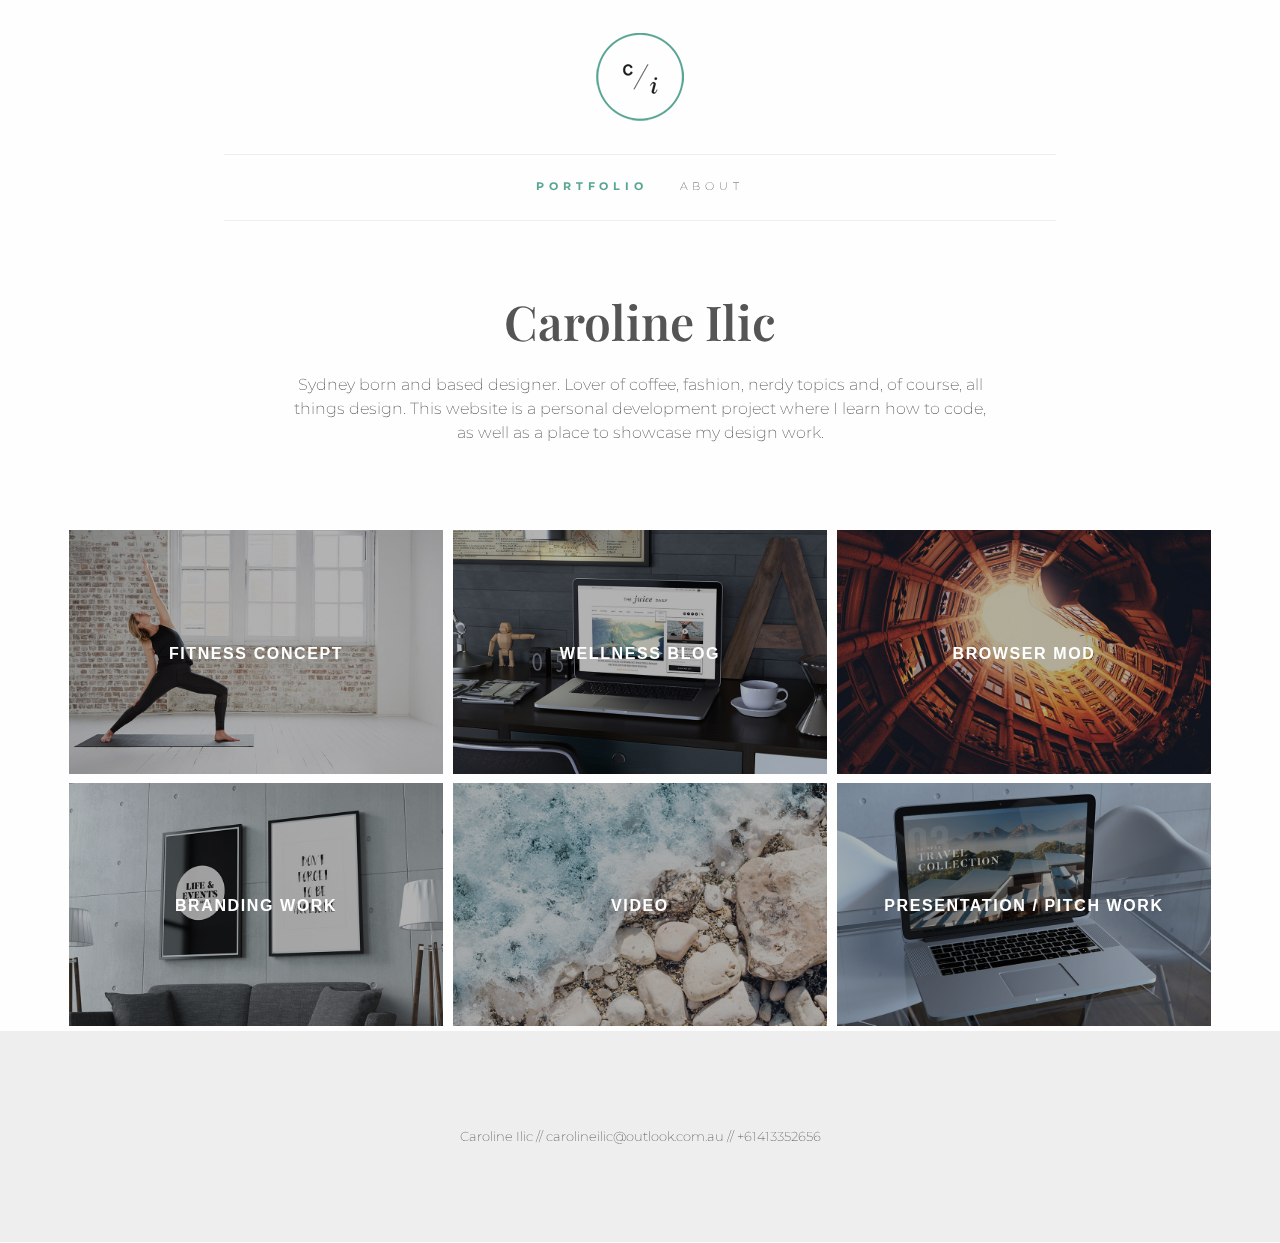
==== index.html @ 8b131605 "Add files via upload" ====
<!DOCTYPE html>
<!--[if IE 9]>
<html class="lt-ie10" lang="en" >
<![endif]-->
<html class="no-js" lang="en" dir="ltr">
<head>
<link rel="shortcut icon" href="http://carolineilic.github.io/favicon.ico" type="image/x-icon" />
<meta charset="utf-8">
<meta http-equiv="x-ua-compatible" content="ie=edge">
<link data-fontset-id="ce-fontset" href='https://fonts.googleapis.com/css?family=Playfair+Display:400,400italic,700,700italic,900,900italic|Montserrat:400,700' rel='stylesheet' type='text/css'>
<meta name="viewport" content="width=device-width, initial-scale=1.0">
<title>I, Caroline</title>
<link rel="stylesheet" href="css/foundation.css">
<link rel="stylesheet" href="css/app.css">
</head>

<body>

<!-- the caroline mobile nav  -->
<div class="off-canvas-wrapper">
  <div class="off-canvas-wrapper-inner" data-off-canvas-wrapper>
    <div class="off-canvas position-left" id="offCanvas" data-off-canvas>
      <div>
        <div class="row">
          <div class="logo-column-mobile"> <img src="images/logoci.png" width="70px"> </div>
        </div>
        <ul class="menu-mobile vertical">
          <li class="active"><a href="https://carolineilic.github.io">PORTFOLIO</a></li>
          <li><a href="https://carolineilic.github.io/about">ABOUT</a></li>
        </ul>
      </div>
    </div>
    <div class="off-canvas-content" data-off-canvas-content>
      <div> 
        
        <!-- the caroline header -->
        <div class="logo-column"> <img src="images/logoci.png"> </div>
        
        <!-- the caroline nav  -->
        <div class="menu-centered wrap hide-for-small-only">
          <ul class="menu">
            <li class="active"><a href="https://carolineilic.github.io">PORTFOLIO</a></li>
            <li><a href="https://carolineilic.github.io/about">ABOUT</a></li>
          </ul>
        </div>
        <div>
        <div class="mobile-button wrap hide-for-medium hide-for-large">
          <button class="menu-icon" type="button" data-toggle="offCanvas"></button>
        </div>
        </div>
        
        <!-- the caroline intro -->
        <div class="callout-caroline">Caroline Ilic</div>
        <div class="callout-intro text-center wrap"> Sydney born and based designer. Lover of coffee, fashion, nerdy topics and, of course, all things design.
          This website is a personal development project where I learn how to code, as well as a place to showcase my design work. </div>
        
        <!-- the caroline portfolio grid -->
        <section class="wrap-grid">
          <div class="row small-up-1 medium-up-2 large-up-3">
             <div class="column">
              <div class="image-wrapper overlay-fade-in-new-background"><img src="./images/fitness-thumbsmall.jpg" />
                <div class="image-overlay-content">
                  <h2>FITNESS CONCEPT</h2>
                </div>
                <div class="image-overlay-content-button">
                  <a href="https://carolineilic.github.io/fitness-concept" class="button">VIEW</a>
                </div>
              </div>
            </div>
            <div class="column">
              <div class="image-wrapper overlay-fade-in-new-background"> <img src="./images/tjd-thumbsmall.jpg" />
                <div class="image-overlay-content">
                  <h2>WELLNESS BLOG</h2>
                </div>
                <div class="image-overlay-content-button">
                  <a href="https://carolineilic.github.io/wellness-blog" class="button">VIEW</a>
                </div>
              </div>
            </div>
            <div class="column">
              <div class="image-wrapper overlay-fade-in-new-background"> <img src="./images/tabulous-thumbsmall.jpg" />
                <div class="image-overlay-content">
                  <h2>BROWSER MOD</h2>
                </div>
                <div class="image-overlay-content-button">
                  <a href="https://carolineilic.github.io/browser-mod" class="button">VIEW</a>
                </div>
              </div>
            </div>
            <div class="column">
              <div class="image-wrapper overlay-fade-in-new-background"> <img src="./images/branding-thumbsmall.jpg" />
                <div class="image-overlay-content">
                  <h2>BRANDING WORK</h2>
                </div>
                 <div class="image-overlay-content-button">
                  <a href="https://carolineilic.github.io/branding" class="button">VIEW</a>
                </div>
              </div>
            </div>
            <div class="column">
              <div class="image-wrapper overlay-fade-in-new-background"> <img src="./images/wellness-thumbsmall.jpg" />
                <div class="image-overlay-content">
                  <h2>VIDEO</h2>
                </div>
                 <div class="image-overlay-content-button">
                  <a href="https://carolineilic.github.io/video" class="button">VIEW</a>
                </div>
              </div>
            </div>
            <div class="column">
              <div class="image-wrapper overlay-fade-in-new-background"> <img src="./images/presentation-thumbsmall.jpg" />
                <div class="image-overlay-content">
                  <h2>PRESENTATION / PITCH WORK</h2>
                </div>
                <div class="image-overlay-content-button">
                  <a href="https://carolineilic.github.io/presentation" class="button">VIEW</a>
                </div>
              </div>
            </div>
          </div>
        </section>
        
        <!-- the caroline footer -->
        <footer class="footer">
          <div class="wrap"> Caroline Ilic // <a href="mailto:carolineilic@outlook.com.au">carolineilic@outlook.com.au</a> // +61413352656 </div>
        </footer>
      </div>
    </div>
  </div>
</div>
<script src="js/vendor/jquery.js"></script> 
<script src="js/vendor/what-input.js"></script> 
<script src="js/vendor/foundation.js"></script> 
<script src="js/app.js"></script>
<script>
  (function(i,s,o,g,r,a,m){i['GoogleAnalyticsObject']=r;i[r]=i[r]||function(){
  (i[r].q=i[r].q||[]).push(arguments)},i[r].l=1*new Date();a=s.createElement(o),
  m=s.getElementsByTagName(o)[0];a.async=1;a.src=g;m.parentNode.insertBefore(a,m)
  })(window,document,'script','https://www.google-analytics.com/analytics.js','ga');

  ga('create', 'UA-87059182-1', 'auto');
  ga('send', 'pageview');

</script>
</body>
</html>
---- css/app.css ----
.menu {
	margin: 0;
	list-style-type: none;
	letter-spacing: 0.3rem;
	font-size: 0.7rem;
	padding-top: 1rem;
	padding-bottom: 0.7rem;
	color: #555555; }
	
.menu-mobile {
	margin: 0;
	list-style-type: none;
	letter-spacing: 0.3rem;
	font-size: 0.7rem;
	line-height: 3rem;
	padding: 2rem 2rem 2rem 2rem; }
	
.menu-mobile .active > a {
	color: #58a594;
	font-weight: 700;
	background: none; }
	
.menu-centered {
  text-align: center;
  border-top: solid 0.1rem #eeeeee;
  border-bottom: solid 0.1rem #eeeeee; }
  .menu-centered > .menu {
    display: inline-block; }
	
.wrap {
	width: 90%;
	max-width:52rem;
	margin: 0 auto; }
	
.wrap-grid {
	width: 90%;
	margin: 0 auto; }	
	
@media screen and (max-width: 39.9375em) {
.wrap-grid {
	width: 90%;
	padding-top: 1rem; }}
	
.menu .active > a {
	color: #58a594;
	font-weight: 700;
	background: none; }

.menu > li {
	display: table-cell;
	vertical-align: middle; }
[data-whatinput='mouse'] .menu > li {
	outline: 0; }
.menu > li > a {
	display: block;
	padding: 0.625rem 1rem;
	line-height: 1;
	text-align:center; }
	
.callout-intro {
	color: #555555;
	padding: 0 4rem 5rem 4rem; }
	.callout-intro a {
	text-decoration: underline;
	color: #58a594; }

@media screen and (max-width: 39.9375em) {
.callout-intro {
	padding: 0 1rem 0rem 1rem;
	font-size:0.8rem; }}
	
.callout-intro-mobile {
	color: #555555;
	padding: 0 4rem 2rem 4rem; }
	.callout-intro a {
	text-decoration: underline;
	color: #58a594; }
@media screen and (max-width: 39.9375em) {
.callout-intro-mobile {
	padding: 0 1rem 0rem 1rem;
	font-size:0.8rem; }}


.callout-caroline {
	margin: 0 0 1rem 0;
	padding: 4rem 2rem 0 2rem;
	border-radius: 0;
	position: relative;
	color: #555555;
	text-align: center;
	font-size: 3rem;
	font-weight: 600;
	display:inline-block;
	font-family: 'Playfair Display', serif; }

@media screen and (max-width: 39.9375em) {
.callout-caroline {
	font-size: 2rem;
	padding: 1rem 1rem 0 1rem; }}

.logo-column {
	width: 100%;
	text-align: center;
	padding: 2rem 0.625rem 2rem 0.625rem; }
	
@media screen and (max-width: 39.9375em) {
.logo-column img {
	max-width: 70px;
	text-align: center;
	padding: 0; }}

.logo-column-mobile {
	text-align: left;
	padding-left: 2rem;
	padding-top: 2rem;
	padding-bottom: 0; }

a {
	color: #555555;
	text-decoration: none;
	line-height: inherit;
	cursor: pointer;
	cursor: hand; }
a:hover, a:focus {
	color: #58a594; }
a img {
	border: 0; }

.project-info {
	padding: 0 2rem 2rem 2rem;
	font-size: 0.8rem;
	color:#aaaaaa;
	text-align:center; }
@media screen and (max-width: 39.9375em) {
.project-info {
	padding: 1rem 2rem 2rem 2rem; } }
	
.project-text {
	max-width: 52rem;
	margin:0 auto;
	padding: 5rem 5rem 5rem 5rem;
	color:#555555;	text-align:center; }
@media screen and (max-width: 39.9375em) {
.project-text {
	font-size: 0.8rem;
	padding: 1.5rem 1.5rem 1.5rem 1.5rem; }}

.footer {
	padding: 6rem 6rem 6rem 6rem;
	font-size: 0.8rem;
	color:#555555;
	text-align:center;
	background:#eeeeee; }

@media screen and (max-width: 39.9375em) {
.footer {
	padding: 2rem 2rem 2rem 2rem;
	text-align:center; }}
	
.cover-image {
  height: 30rem;
  background-image:url(../images/fitness-thumbsmall.jpg);
  background-position: center;
  background-size: cover; }
@media (-webkit-min-device-pixel-ratio:1.5), (min-resolution: 1.5dppx) {
    .cover-image {
        background-image:url(../images/fitness-thumbsmall.jpg) }}
		
.js-off-canvas-exit {
  display: none;
  position: absolute;
  top: 0;
  left: 0;
  width: 100%;
  height: 100%;
  background: rgba(0, 0, 0, 0.5);
  cursor: pointer;
  transition: background 0.5s ease; }
  
.title-bar {
  background: #ffffff;
  color: #555555;
  padding: 1.5rem; }
  
 .menu-icon {
  position: relative;
  display: inline-block;
  vertical-align: middle;
  cursor: pointer;
  width: 30px;
  height: 25px; }
  .menu-icon::after {
    content: '';
    position: absolute;
    display: block;
    width: 100%;
    height: 3px;
    background: #555555;
    top: 0;
    left: 0;
    box-shadow: 0 11px 0 #555555, 0 22px 0 #555555; }
  .menu-icon:hover::after {
    background: #58a594;
    box-shadow: 0 11px 0 #58a594, 0 22px 0 #58a594; }

.off-canvas.position-left {
    left: -250px;
    top: 0;
    width: 250px;
	height: 100%;
	background-color: #ffffff }
	
* {
	outline: none }
	
.off-canvas-content {
  min-height: 100%;
  background: #fefefe;
  transition: -webkit-transform 0.5s ease;
  transition: transform 0.5s ease;
  -webkit-backface-visibility: hidden;
          backface-visibility: hidden;
  z-index: 1;
  padding-bottom: 0.1px;
  box-shadow: none;
  box-shadow: 0 0 10px rgba(10, 10, 10, 0.5);
  text-align:center; }
  
.mobile-button { 
	padding: 1rem 1rem 1rem 1rem;
	text-align: center;
	border-top: solid 0.1rem #eeeeee;
  	border-bottom: solid 0.1rem #eeeeee; }
 
 .column {
    padding-top:0.3rem;
	padding-bottom:0.3rem;
	padding-left:0.3rem;
	padding-right:0.3rem; }
@media screen and (min-width: 40em) {
    .column, .columns {
      padding-top: 0.3rem;
      padding-bottom: 0.3rem; }}
 
.hero { 
	width: 100%;
	height: 100%;
	padding: 0;
	margin-top: 2rem; }
	
@media (-webkit-min-device-pixel-ratio:1.5), (min-resolution: 1.5dppx) {
.hero{
	margin-top: 1rem; }}
	
.hero-option { 
	width: 100%;
	height: 100%;
	padding: 0; }
	
body {
  padding: 0;
  margin: 0;
  font-family: 'Montserrat', Helvetica, Arial, sans-serif;
  font-weight: 200;
  line-height: 1.5;
  color: #0a0a0a;
  background: #fefefe;
  -webkit-font-smoothing: antialiased;
  -moz-osx-font-smoothing: grayscale; }
	
.image-wrapper {
  width: 100%;
  height: 100%;
  overflow: hidden;
  position: relative;
  text-align: center; }

.image-overlay-content {
  width: 100%;
  height: 100%;
  position: absolute;
  top: 0;
  left: 0; }
  
  .image-overlay-content-button {
  width: 100%;
  height: 100%;
  position: absolute;
  top: 0;
  left: 0; }

.overlay-fade-in-new-background .button {
  display: inline-block;
  text-decoration: none;
  padding: 10px 17px;
  font-weight: 600;
  background-color: #222;
  font-size:0.6rem;
  margin-top:0.6rem;
  letter-spacing:0.15rem;
  color: #fff;
  text-transform: uppercase;
  border-radius: 2px;
  position: relative;
  opacity: 0;
  margin-top: 41%;
  transition: all 0.2s ease-in-out; }
  .overlay-fade-in-new-background .button:hover {
    background-color: #58a594; }
	.overlay-fade-in-new-background a:hover {
	colour: #ffffff; }
	
.overlay-fade-in-new-background p {
  font-size: 28px; }

.overlay-fade-in-new-background .image-overlay-content {
  opacity: 1;
  background-color: rgba(0, 0, 0, 0.3);
  transition: all 0.4s ease-in-out; }
  
  .overlay-fade-in-new-background .image-overlay-content-button {
  opacity: 0;
  transition: all 0.4s ease-in-out; }

.overlay-fade-in-new-background h2 {
	color: #ffffff;
	letter-spacing: 0.1rem;
	font-size: 1rem;
	font-weight:700;
	margin-top: 30%;
	opacity: 1; }

.overlay-fade-in-new-background p {
  opacity: 0;
  transition: all 0.2s linear; }

.overlay-fade-in-new-background img {
  transition: all 0.2s ease-in-out; }

.overlay-fade-in-new-background:hover img {
  filter: url("data:image/svg+xml;utf8,<svg xmlns='http://www.w3.org/2000/svg'><filter id='grayscale'><feColorMatrix type='matrix' values='0.3333 0.3333 0.3333 0 0 0.3333 0.3333 0.3333 0 0 0.3333 0.3333 0.3333 0 0 0 0 0 1 0'/></filter></svg>#grayscale");
  transform: scale(1.1); }
.overlay-fade-in-new-background:hover .image-overlay-content {
  opacity: 1; }
  .overlay-fade-in-new-background:hover .image-overlay-content-button {
  opacity: 1; }
.overlay-fade-in-new-background:hover h2, .overlay-fade-in-new-background p, .overlay-fade-in-new-background .button {
  opacity: 1; }
.overlay-fade-in-new-background:hover p {
  transition-delay: 0.1s; }
.overlay-fade-in-new-background:hover .button {
  transition-delay: 0.2s; }
  
#back-top {
  position: fixed;
  bottom:2%;
  right: 2%;
  z-index: 200; }
  
.back-top a {
	margin: 0;
	list-style-type: none;
	font-size: 0.7rem;
	line-height: 1rem;
	background: rgba(0, 0, 0, 0.3);
	color: #FFFFFF;
	padding: 0.5rem 1rem 0.5rem 1rem;
	text-align:center; }
	
.profile-pic {
	width: 80%;
	margin: 1rem auto;
	}
	
.about-text {
	max-width:52rem;
	padding: 2rem 5rem 2rem 5rem;
	color:#555555;	
	text-align:center;
	margin:0 auto; }
@media screen and (max-width: 39.9375em) {
.about-text {
	font-size: 0.8rem;
	padding: 1.5rem 3rem 1.5rem 3rem; }}
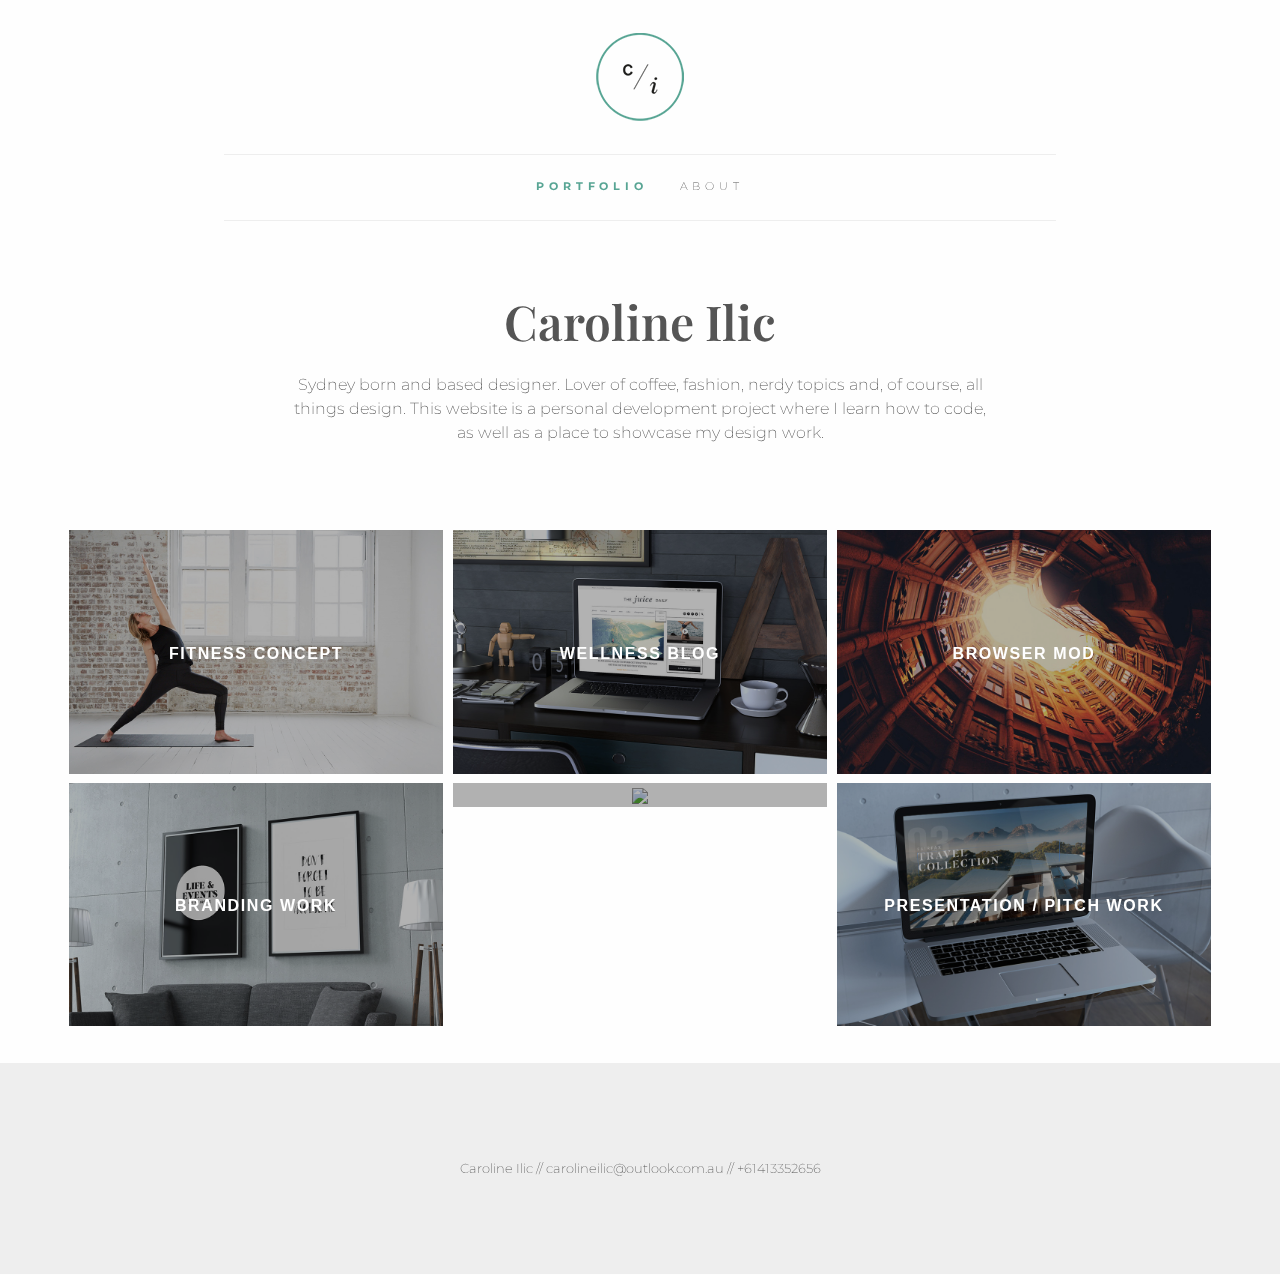
==== commit 630157d2: "Add files via upload" ====
--- a/index.html
+++ b/index.html
@@ -98,7 +98,7 @@
               </div>
             </div>
             <div class="column">
-              <div class="image-wrapper overlay-fade-in-new-background"> <img src="./images/wellness-thumbsmall.jpg" />
+              <div class="image-wrapper overlay-fade-in-new-background"> <img src="./images/video-thumbsmall.jpg" />
                 <div class="image-overlay-content">
                   <h2>VIDEO</h2>
                 </div>
--- a/css/app.css
+++ b/css/app.css
@@ -139,18 +139,20 @@
 	max-width: 52rem;
 	margin:0 auto;
 	padding: 5rem 5rem 5rem 5rem;
-	color:#555555;	text-align:center; }
+	color:#555555;	text-align:center;
+	line-height: 1.5rem; }
 @media screen and (max-width: 39.9375em) {
 .project-text {
 	font-size: 0.8rem;
-	padding: 1.5rem 1.5rem 1.5rem 1.5rem; }}
+	padding: 3rem 1rem 2.5rem 1rem; }}
 
 .footer {
 	padding: 6rem 6rem 6rem 6rem;
 	font-size: 0.8rem;
 	color:#555555;
 	text-align:center;
-	background:#eeeeee; }
+	background:#eeeeee;
+	margin-top: 2rem; }
 
 @media screen and (max-width: 39.9375em) {
 .footer {
@@ -381,4 +383,44 @@
 @media screen and (max-width: 39.9375em) {
 .about-text {
 	font-size: 0.8rem;
-	padding: 1.5rem 3rem 1.5rem 3rem; }}+	padding: 1.5rem 3rem 1.5rem 3rem; }}
+	
+.orbit {
+  width: 80%;
+  margin:0 auto; }
+ 
+ul.orbit-container {
+    height: auto !important;
+}
+li.orbit-slide {
+    max-height: none !important;
+}
+
+.orbit {
+    width: 80%;
+    margin: 0 auto;
+    padding-bottom: 3rem;
+}
+@media screen and (max-width: 39.9375em) {
+.orbit {
+	width: 90%; }}
+	
+.flex-video {
+  position: relative;
+  height: 0;
+  padding-bottom: 75%;
+  margin-bottom: 3rem;
+  overflow: hidden; }
+  .flex-video iframe,
+  .flex-video object,
+  .flex-video embed,
+  .flex-video video {
+    position: absolute;
+    top: 0;
+    left: 0;
+    width: 100%;
+    height: 100%; }
+  .flex-video.widescreen {
+    padding-bottom: 56.25%; }
+  .flex-video.vimeo {
+    padding-top: 0; }
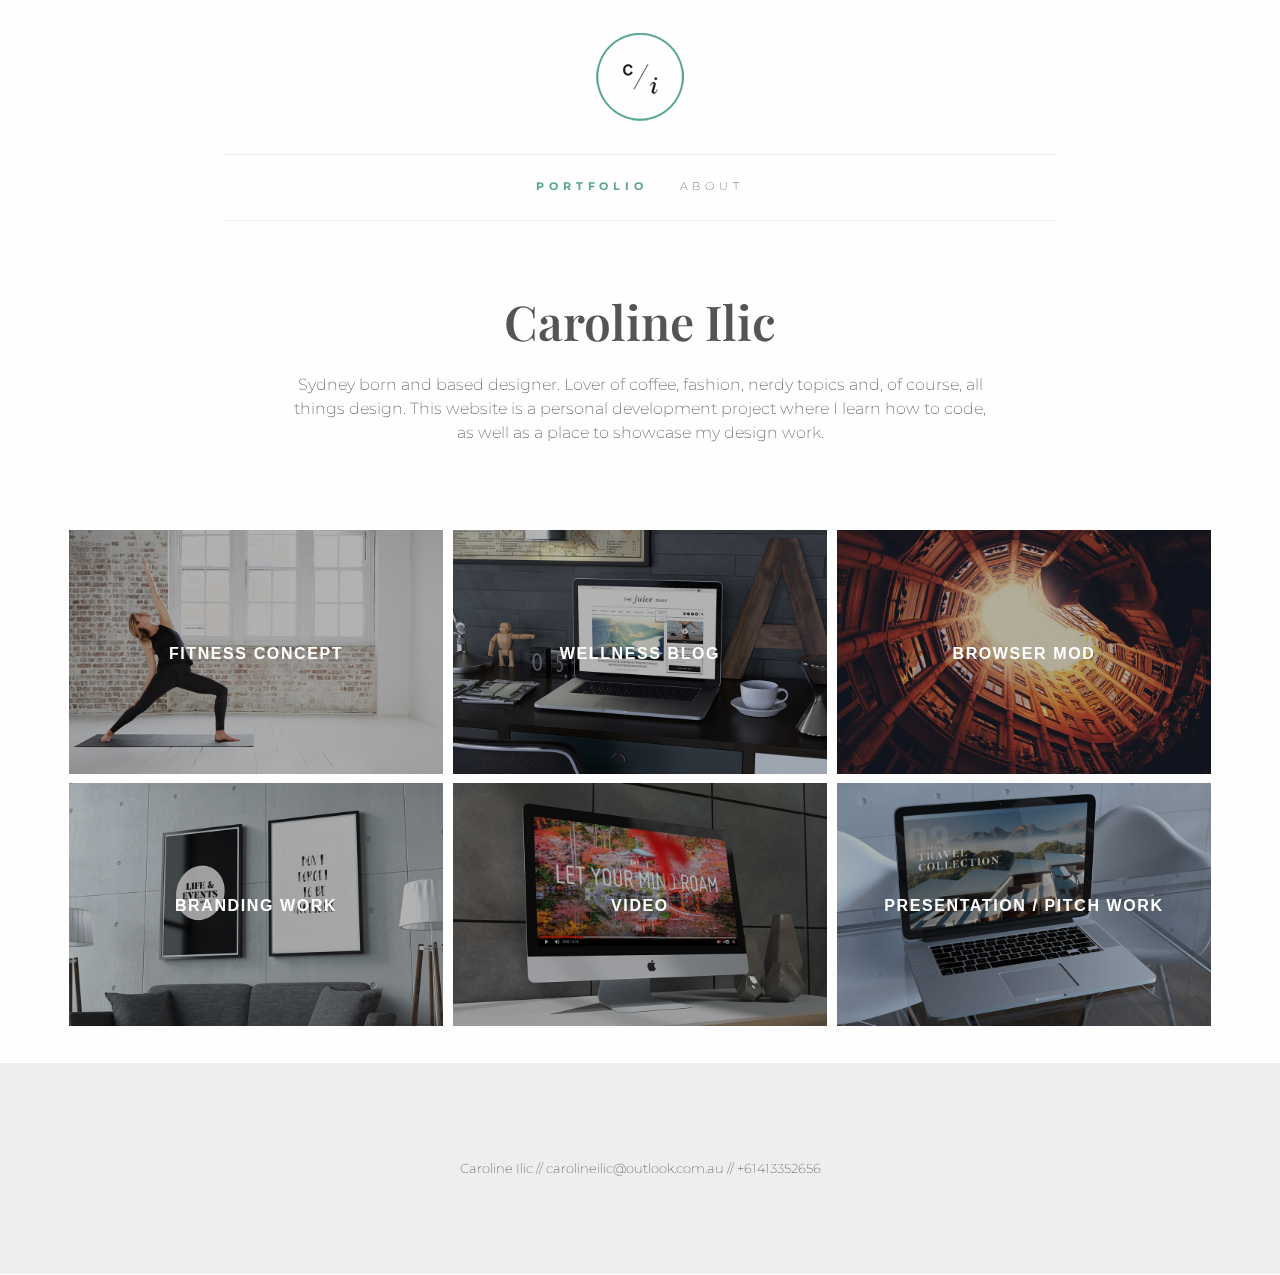
==== commit 4e8f72e9: "Add files via upload" ====
--- a/index.html
+++ b/index.html
@@ -8,6 +8,7 @@
 <meta charset="utf-8">
 <meta http-equiv="x-ua-compatible" content="ie=edge">
 <link data-fontset-id="ce-fontset" href='https://fonts.googleapis.com/css?family=Playfair+Display:400,400italic,700,700italic,900,900italic|Montserrat:400,700' rel='stylesheet' type='text/css'>
+<link rel="stylesheet" href="foundation-icons.css">
 <meta name="viewport" content="width=device-width, initial-scale=1.0">
 <title>I, Caroline</title>
 <link rel="stylesheet" href="css/foundation.css">
--- a/css/app.css
+++ b/css/app.css
@@ -424,3 +424,5 @@
     padding-bottom: 56.25%; }
   .flex-video.vimeo {
     padding-top: 0; }
+
+.orbit-timer { display:none; }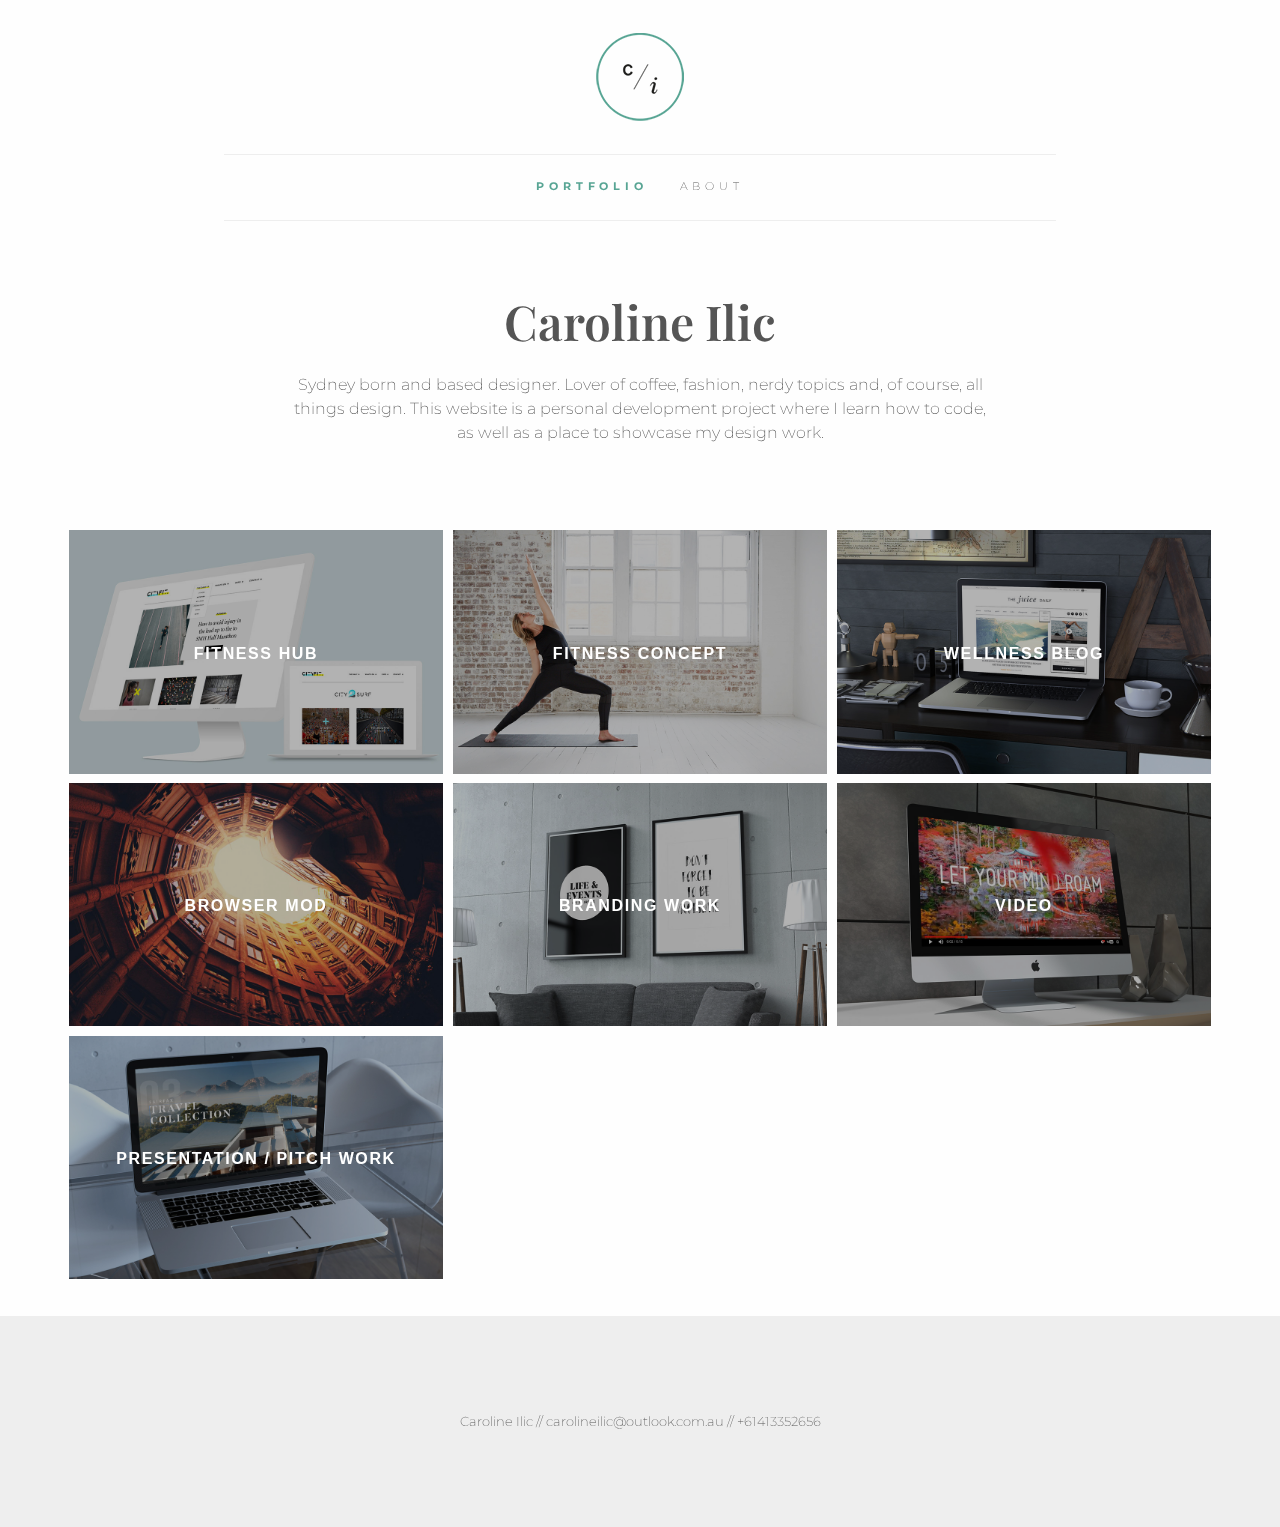
==== commit 61ae7d3c: "Add files via upload" ====
--- a/index.html
+++ b/index.html
@@ -10,7 +10,7 @@
 <link data-fontset-id="ce-fontset" href='https://fonts.googleapis.com/css?family=Playfair+Display:400,400italic,700,700italic,900,900italic|Montserrat:400,700' rel='stylesheet' type='text/css'>
 <link rel="stylesheet" href="foundation-icons.css">
 <meta name="viewport" content="width=device-width, initial-scale=1.0">
-<title>I, Caroline</title>
+<title>Caroline Ilic | Designer</title>
 <link rel="stylesheet" href="css/foundation.css">
 <link rel="stylesheet" href="css/app.css">
 </head>
@@ -58,6 +58,16 @@
         <!-- the caroline portfolio grid -->
         <section class="wrap-grid">
           <div class="row small-up-1 medium-up-2 large-up-3">
+             <div class="column">
+              <div class="image-wrapper overlay-fade-in-new-background"><img src="./images/hub-thumbsmall.jpg" />
+                <div class="image-overlay-content">
+                  <h2>FITNESS HUB</h2>
+                </div>
+                <div class="image-overlay-content-button">
+                  <a href="https://carolineilic.github.io/cityfit" class="button">VIEW</a>
+                </div>
+              </div>
+            </div>
              <div class="column">
               <div class="image-wrapper overlay-fade-in-new-background"><img src="./images/fitness-thumbsmall.jpg" />
                 <div class="image-overlay-content">
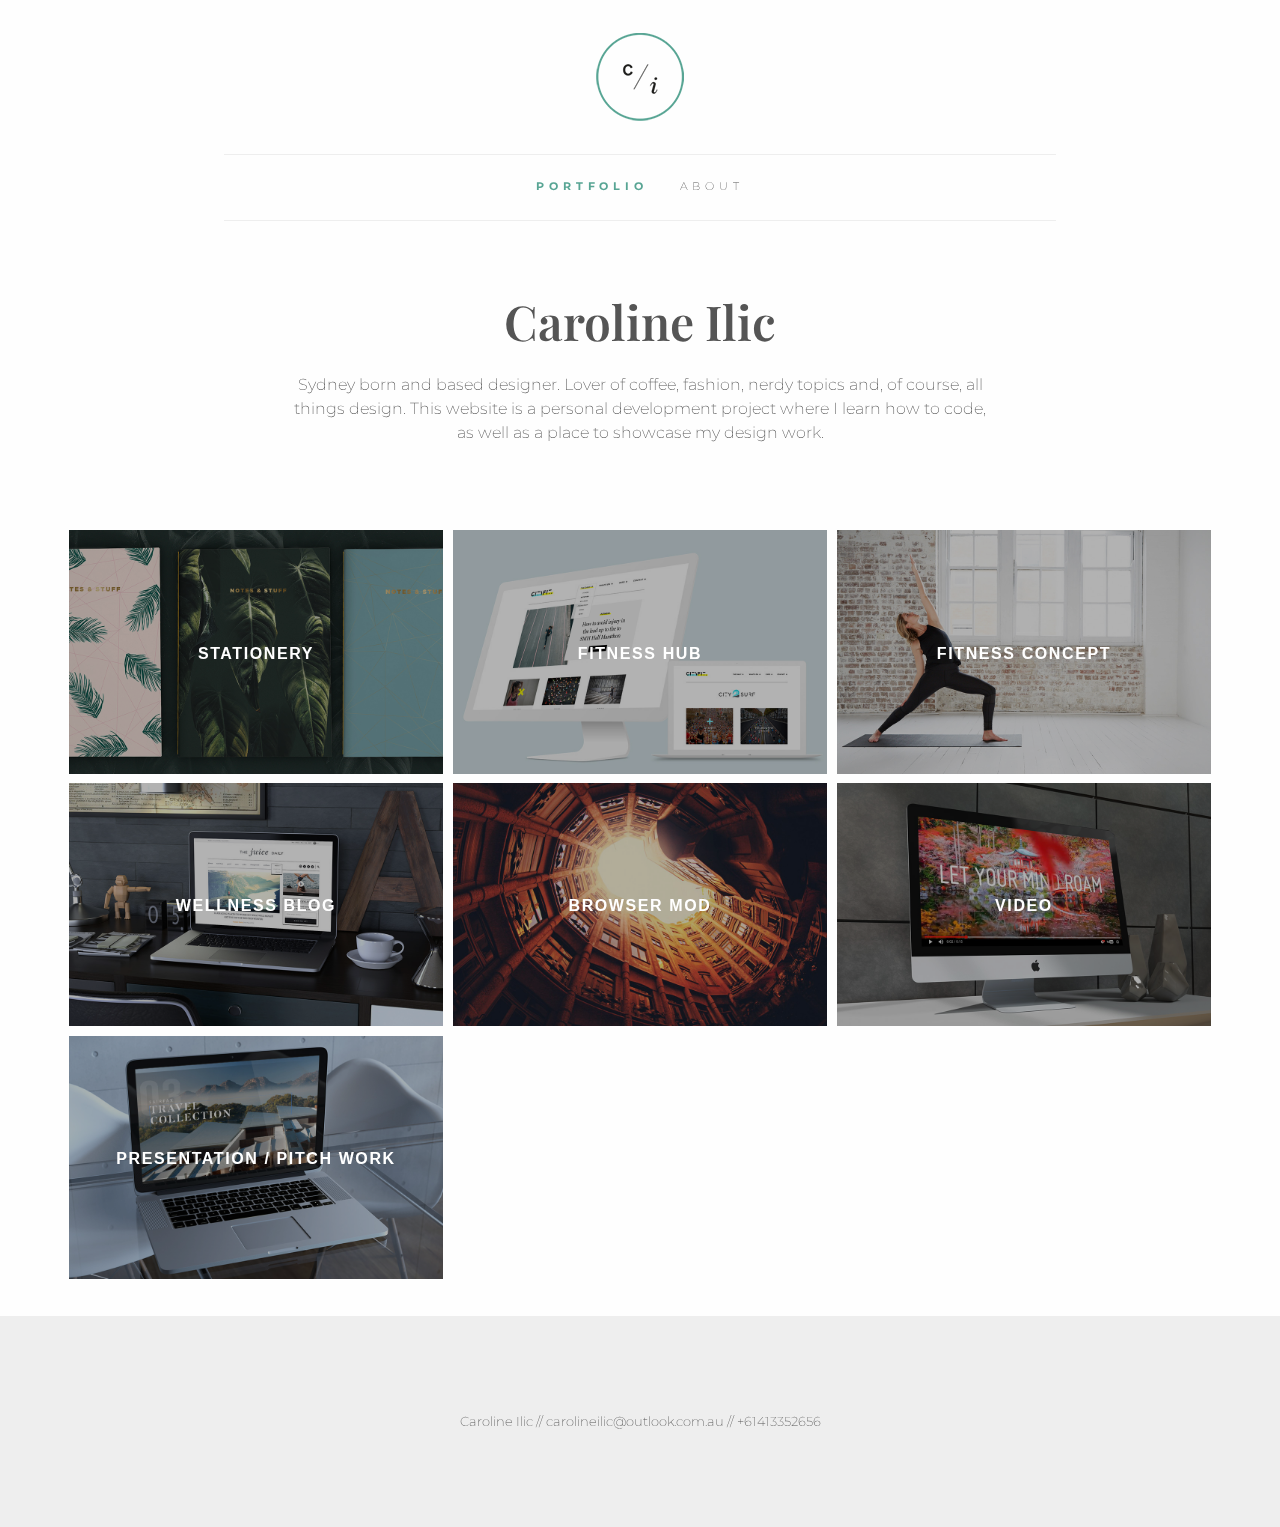
==== commit 3a148928: "Add files via upload" ====
--- a/index.html
+++ b/index.html
@@ -1,157 +1,157 @@
-<!DOCTYPE html>
-<!--[if IE 9]>
-<html class="lt-ie10" lang="en" >
-<![endif]-->
-<html class="no-js" lang="en" dir="ltr">
-<head>
-<link rel="shortcut icon" href="http://carolineilic.github.io/favicon.ico" type="image/x-icon" />
-<meta charset="utf-8">
-<meta http-equiv="x-ua-compatible" content="ie=edge">
-<link data-fontset-id="ce-fontset" href='https://fonts.googleapis.com/css?family=Playfair+Display:400,400italic,700,700italic,900,900italic|Montserrat:400,700' rel='stylesheet' type='text/css'>
-<link rel="stylesheet" href="foundation-icons.css">
-<meta name="viewport" content="width=device-width, initial-scale=1.0">
-<title>Caroline Ilic | Designer</title>
-<link rel="stylesheet" href="css/foundation.css">
-<link rel="stylesheet" href="css/app.css">
-</head>
-
-<body>
-
-<!-- the caroline mobile nav  -->
-<div class="off-canvas-wrapper">
-  <div class="off-canvas-wrapper-inner" data-off-canvas-wrapper>
-    <div class="off-canvas position-left" id="offCanvas" data-off-canvas>
-      <div>
-        <div class="row">
-          <div class="logo-column-mobile"> <img src="images/logoci.png" width="70px"> </div>
-        </div>
-        <ul class="menu-mobile vertical">
-          <li class="active"><a href="https://carolineilic.github.io">PORTFOLIO</a></li>
-          <li><a href="https://carolineilic.github.io/about">ABOUT</a></li>
-        </ul>
-      </div>
-    </div>
-    <div class="off-canvas-content" data-off-canvas-content>
-      <div> 
-        
-        <!-- the caroline header -->
-        <div class="logo-column"> <img src="images/logoci.png"> </div>
-        
-        <!-- the caroline nav  -->
-        <div class="menu-centered wrap hide-for-small-only">
-          <ul class="menu">
-            <li class="active"><a href="https://carolineilic.github.io">PORTFOLIO</a></li>
-            <li><a href="https://carolineilic.github.io/about">ABOUT</a></li>
-          </ul>
-        </div>
-        <div>
-        <div class="mobile-button wrap hide-for-medium hide-for-large">
-          <button class="menu-icon" type="button" data-toggle="offCanvas"></button>
-        </div>
-        </div>
-        
-        <!-- the caroline intro -->
-        <div class="callout-caroline">Caroline Ilic</div>
-        <div class="callout-intro text-center wrap"> Sydney born and based designer. Lover of coffee, fashion, nerdy topics and, of course, all things design.
-          This website is a personal development project where I learn how to code, as well as a place to showcase my design work. </div>
-        
-        <!-- the caroline portfolio grid -->
-        <section class="wrap-grid">
-          <div class="row small-up-1 medium-up-2 large-up-3">
-             <div class="column">
-              <div class="image-wrapper overlay-fade-in-new-background"><img src="./images/hub-thumbsmall.jpg" />
-                <div class="image-overlay-content">
-                  <h2>FITNESS HUB</h2>
-                </div>
-                <div class="image-overlay-content-button">
-                  <a href="https://carolineilic.github.io/cityfit" class="button">VIEW</a>
-                </div>
-              </div>
-            </div>
-             <div class="column">
-              <div class="image-wrapper overlay-fade-in-new-background"><img src="./images/fitness-thumbsmall.jpg" />
-                <div class="image-overlay-content">
-                  <h2>FITNESS CONCEPT</h2>
-                </div>
-                <div class="image-overlay-content-button">
-                  <a href="https://carolineilic.github.io/fitness-concept" class="button">VIEW</a>
-                </div>
-              </div>
-            </div>
-            <div class="column">
-              <div class="image-wrapper overlay-fade-in-new-background"> <img src="./images/tjd-thumbsmall.jpg" />
-                <div class="image-overlay-content">
-                  <h2>WELLNESS BLOG</h2>
-                </div>
-                <div class="image-overlay-content-button">
-                  <a href="https://carolineilic.github.io/wellness-blog" class="button">VIEW</a>
-                </div>
-              </div>
-            </div>
-            <div class="column">
-              <div class="image-wrapper overlay-fade-in-new-background"> <img src="./images/tabulous-thumbsmall.jpg" />
-                <div class="image-overlay-content">
-                  <h2>BROWSER MOD</h2>
-                </div>
-                <div class="image-overlay-content-button">
-                  <a href="https://carolineilic.github.io/browser-mod" class="button">VIEW</a>
-                </div>
-              </div>
-            </div>
-            <div class="column">
-              <div class="image-wrapper overlay-fade-in-new-background"> <img src="./images/branding-thumbsmall.jpg" />
-                <div class="image-overlay-content">
-                  <h2>BRANDING WORK</h2>
-                </div>
-                 <div class="image-overlay-content-button">
-                  <a href="https://carolineilic.github.io/branding" class="button">VIEW</a>
-                </div>
-              </div>
-            </div>
-            <div class="column">
-              <div class="image-wrapper overlay-fade-in-new-background"> <img src="./images/video-thumbsmall.jpg" />
-                <div class="image-overlay-content">
-                  <h2>VIDEO</h2>
-                </div>
-                 <div class="image-overlay-content-button">
-                  <a href="https://carolineilic.github.io/video" class="button">VIEW</a>
-                </div>
-              </div>
-            </div>
-            <div class="column">
-              <div class="image-wrapper overlay-fade-in-new-background"> <img src="./images/presentation-thumbsmall.jpg" />
-                <div class="image-overlay-content">
-                  <h2>PRESENTATION / PITCH WORK</h2>
-                </div>
-                <div class="image-overlay-content-button">
-                  <a href="https://carolineilic.github.io/presentation" class="button">VIEW</a>
-                </div>
-              </div>
-            </div>
-          </div>
-        </section>
-        
-        <!-- the caroline footer -->
-        <footer class="footer">
-          <div class="wrap"> Caroline Ilic // <a href="mailto:carolineilic@outlook.com.au">carolineilic@outlook.com.au</a> // +61413352656 </div>
-        </footer>
-      </div>
-    </div>
-  </div>
-</div>
-<script src="js/vendor/jquery.js"></script> 
-<script src="js/vendor/what-input.js"></script> 
-<script src="js/vendor/foundation.js"></script> 
-<script src="js/app.js"></script>
-<script>
-  (function(i,s,o,g,r,a,m){i['GoogleAnalyticsObject']=r;i[r]=i[r]||function(){
-  (i[r].q=i[r].q||[]).push(arguments)},i[r].l=1*new Date();a=s.createElement(o),
-  m=s.getElementsByTagName(o)[0];a.async=1;a.src=g;m.parentNode.insertBefore(a,m)
-  })(window,document,'script','https://www.google-analytics.com/analytics.js','ga');
-
-  ga('create', 'UA-87059182-1', 'auto');
-  ga('send', 'pageview');
-
-</script>
-</body>
-</html>
+<!DOCTYPE html>
+<!--[if IE 9]>
+<html class="lt-ie10" lang="en" >
+<![endif]-->
+<html class="no-js" lang="en" dir="ltr">
+<head>
+<link rel="shortcut icon" href="http://carolineilic.github.io/favicon.ico" type="image/x-icon" />
+<meta charset="utf-8">
+<meta http-equiv="x-ua-compatible" content="ie=edge">
+<link data-fontset-id="ce-fontset" href='https://fonts.googleapis.com/css?family=Playfair+Display:400,400italic,700,700italic,900,900italic|Montserrat:400,700' rel='stylesheet' type='text/css'>
+<link rel="stylesheet" href="foundation-icons.css">
+<meta name="viewport" content="width=device-width, initial-scale=1.0">
+<title>Caroline Ilic | Designer</title>
+<link rel="stylesheet" href="css/foundation.css">
+<link rel="stylesheet" href="css/app.css">
+</head>
+
+<body>
+
+<!-- the caroline mobile nav  -->
+<div class="off-canvas-wrapper">
+  <div class="off-canvas-wrapper-inner" data-off-canvas-wrapper>
+    <div class="off-canvas position-left" id="offCanvas" data-off-canvas>
+      <div>
+        <div class="row">
+          <div class="logo-column-mobile"> <img src="images/logoci.png" width="70px"> </div>
+        </div>
+        <ul class="menu-mobile vertical">
+          <li class="active"><a href="https://carolineilic.github.io">PORTFOLIO</a></li>
+          <li><a href="https://carolineilic.github.io/about">ABOUT</a></li>
+        </ul>
+      </div>
+    </div>
+    <div class="off-canvas-content" data-off-canvas-content>
+      <div> 
+        
+        <!-- the caroline header -->
+        <div class="logo-column"> <img src="images/logoci.png"> </div>
+        
+        <!-- the caroline nav  -->
+        <div class="menu-centered wrap hide-for-small-only">
+          <ul class="menu">
+            <li class="active"><a href="https://carolineilic.github.io">PORTFOLIO</a></li>
+            <li><a href="https://carolineilic.github.io/about">ABOUT</a></li>
+          </ul>
+        </div>
+        <div>
+        <div class="mobile-button wrap hide-for-medium hide-for-large">
+          <button class="menu-icon" type="button" data-toggle="offCanvas"></button>
+        </div>
+        </div>
+        
+        <!-- the caroline intro -->
+        <div class="callout-caroline">Caroline Ilic</div>
+        <div class="callout-intro text-center wrap"> Sydney born and based designer. Lover of coffee, fashion, nerdy topics and, of course, all things design.
+          This website is a personal development project where I learn how to code, as well as a place to showcase my design work. </div>
+        
+        <!-- the caroline portfolio grid -->
+        <section class="wrap-grid">
+          <div class="row small-up-1 medium-up-2 large-up-3">
+             <div class="column">
+              <div class="image-wrapper overlay-fade-in-new-background"><img src="./images/stationery-thumbsmall.jpg" />
+                <div class="image-overlay-content">
+                  <h2>STATIONERY</h2>
+                </div>
+                <div class="image-overlay-content-button">
+                  <a href="https://carolineilic.github.io/stationery" class="button">VIEW</a>
+                </div>
+              </div>
+            </div>
+             <div class="column">
+              <div class="image-wrapper overlay-fade-in-new-background"><img src="./images/hub-thumbsmall.jpg" />
+                <div class="image-overlay-content">
+                  <h2>FITNESS HUB</h2>
+                </div>
+                <div class="image-overlay-content-button">
+                  <a href="https://carolineilic.github.io/cityfit" class="button">VIEW</a>
+                </div>
+              </div>
+            </div>
+             <div class="column">
+              <div class="image-wrapper overlay-fade-in-new-background"><img src="./images/fitness-thumbsmall.jpg" />
+                <div class="image-overlay-content">
+                  <h2>FITNESS CONCEPT</h2>
+                </div>
+                <div class="image-overlay-content-button">
+                  <a href="https://carolineilic.github.io/fitness-concept" class="button">VIEW</a>
+                </div>
+              </div>
+            </div>
+            <div class="column">
+              <div class="image-wrapper overlay-fade-in-new-background"> <img src="./images/tjd-thumbsmall.jpg" />
+                <div class="image-overlay-content">
+                  <h2>WELLNESS BLOG</h2>
+                </div>
+                <div class="image-overlay-content-button">
+                  <a href="https://carolineilic.github.io/wellness-blog" class="button">VIEW</a>
+                </div>
+              </div>
+            </div>
+            <div class="column">
+              <div class="image-wrapper overlay-fade-in-new-background"> <img src="./images/tabulous-thumbsmall.jpg" />
+                <div class="image-overlay-content">
+                  <h2>BROWSER MOD</h2>
+                </div>
+                <div class="image-overlay-content-button">
+                  <a href="https://carolineilic.github.io/browser-mod" class="button">VIEW</a>
+                </div>
+              </div>
+            </div>
+            <div class="column">
+              <div class="image-wrapper overlay-fade-in-new-background"> <img src="./images/video-thumbsmall.jpg" />
+                <div class="image-overlay-content">
+                  <h2>VIDEO</h2>
+                </div>
+                 <div class="image-overlay-content-button">
+                  <a href="https://carolineilic.github.io/video" class="button">VIEW</a>
+                </div>
+              </div>
+            </div>
+            <div class="column">
+              <div class="image-wrapper overlay-fade-in-new-background"> <img src="./images/presentation-thumbsmall.jpg" />
+                <div class="image-overlay-content">
+                  <h2>PRESENTATION / PITCH WORK</h2>
+                </div>
+                <div class="image-overlay-content-button">
+                  <a href="https://carolineilic.github.io/presentation" class="button">VIEW</a>
+                </div>
+              </div>
+            </div>
+          </div>
+        </section>
+        
+        <!-- the caroline footer -->
+        <footer class="footer">
+          <div class="wrap"> Caroline Ilic // <a href="mailto:carolineilic@outlook.com.au">carolineilic@outlook.com.au</a> // +61413352656 </div>
+        </footer>
+      </div>
+    </div>
+  </div>
+</div>
+<script src="js/vendor/jquery.js"></script> 
+<script src="js/vendor/what-input.js"></script> 
+<script src="js/vendor/foundation.js"></script> 
+<script src="js/app.js"></script>
+<script>
+  (function(i,s,o,g,r,a,m){i['GoogleAnalyticsObject']=r;i[r]=i[r]||function(){
+  (i[r].q=i[r].q||[]).push(arguments)},i[r].l=1*new Date();a=s.createElement(o),
+  m=s.getElementsByTagName(o)[0];a.async=1;a.src=g;m.parentNode.insertBefore(a,m)
+  })(window,document,'script','https://www.google-analytics.com/analytics.js','ga');
+
+  ga('create', 'UA-87059182-1', 'auto');
+  ga('send', 'pageview');
+
+</script>
+</body>
+</html>
--- a/css/app.css
+++ b/css/app.css
@@ -59,7 +59,9 @@
 	
 .callout-intro {
 	color: #555555;
-	padding: 0 4rem 5rem 4rem; }
+	padding: 0 4rem 5rem 4rem;
+	font-family: 'Montserrat', Helvetica, Arial, sans-serif;
+	font-weight: 200; }
 	.callout-intro a {
 	text-decoration: underline;
 	color: #58a594; }
@@ -71,7 +73,11 @@
 	
 .callout-intro-mobile {
 	color: #555555;
-	padding: 0 4rem 2rem 4rem; }
+	padding: 0 4rem 2rem 4rem;
+	font-family: 'Montserrat', Helvetica, Arial, sans-serif;
+	font-weight: 200;
+	line-height: 1.5;
+	font-size: 1rem; }
 	.callout-intro a {
 	text-decoration: underline;
 	color: #58a594; }
@@ -145,6 +151,18 @@
 .project-text {
 	font-size: 0.8rem;
 	padding: 3rem 1rem 2.5rem 1rem; }}
+	
+.pres-text {
+	max-width: 52rem;
+	margin:0 auto;
+	padding: 5rem 5rem 1rem 5rem;
+	color:#555555;	text-align:center;
+	line-height: 1.5rem; }
+@media screen and (max-width: 39.9375em) {
+.pres-text {
+	font-size: 0.8rem;
+	padding: 3rem 1rem 1rem 1rem; }}
+
 
 .footer {
 	padding: 6rem 6rem 6rem 6rem;
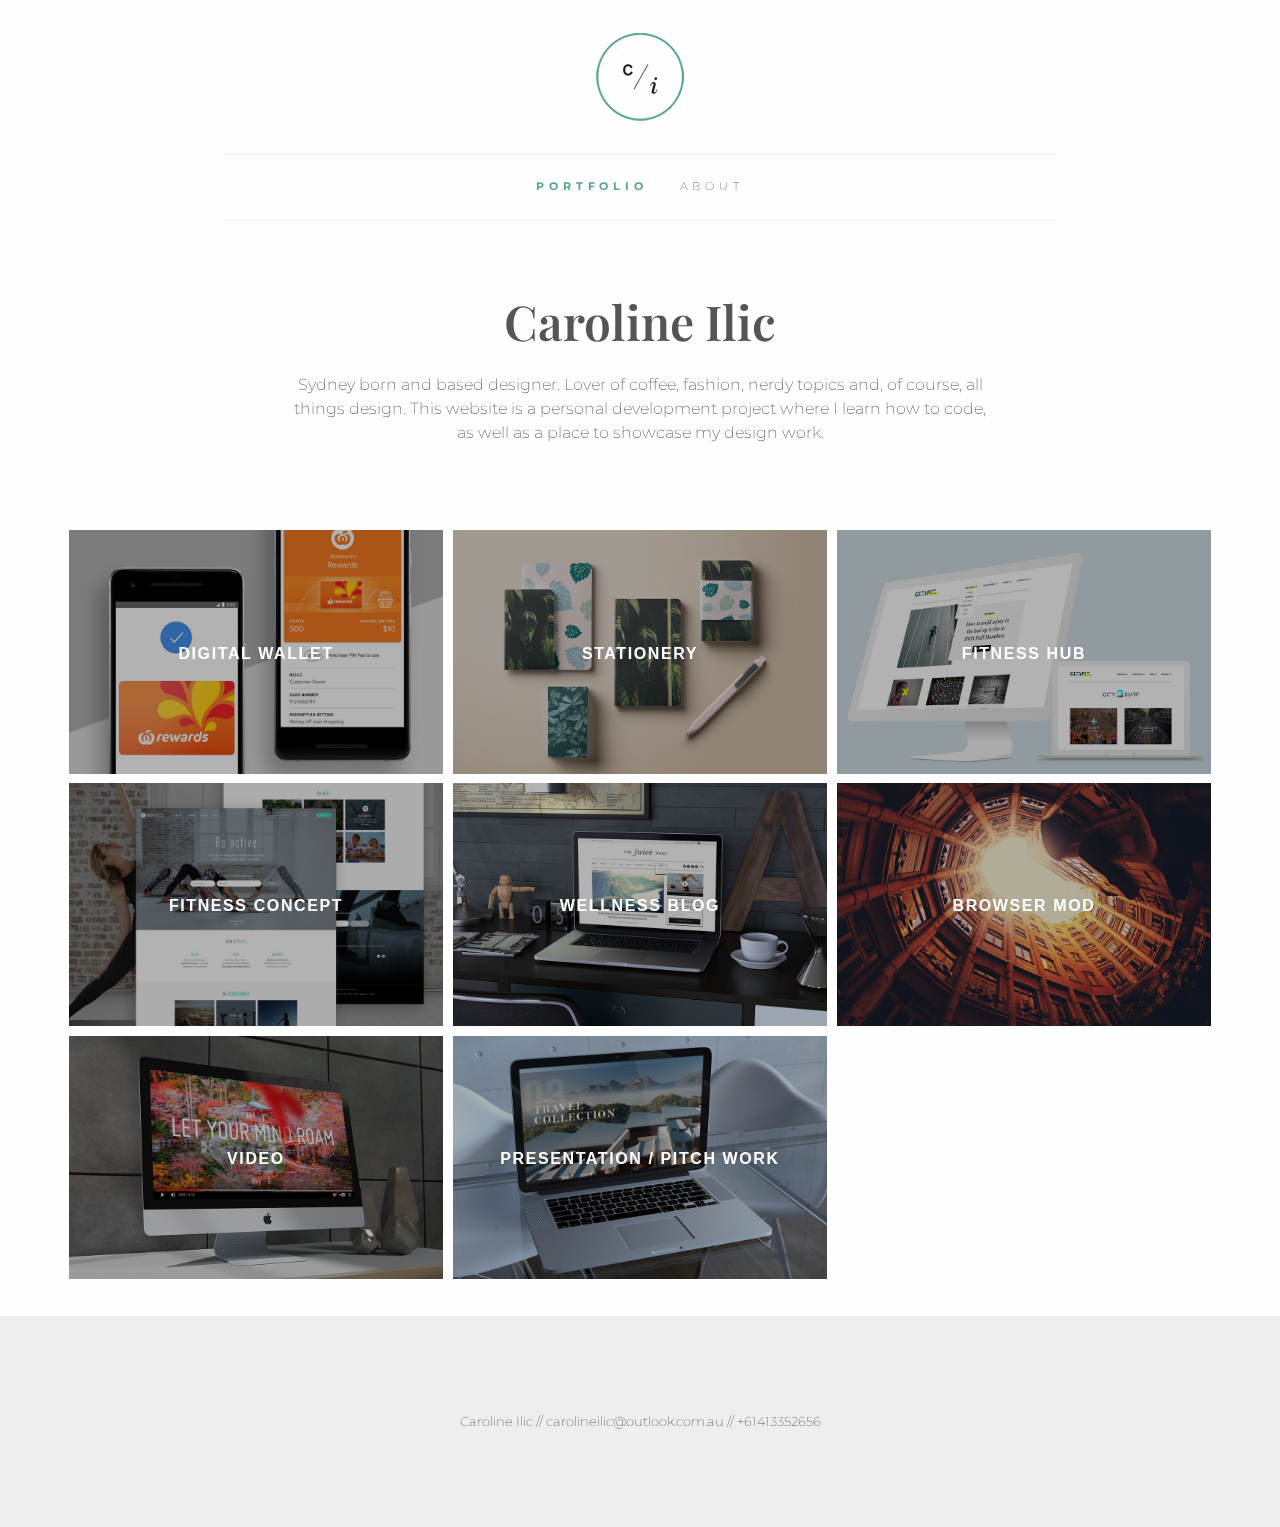
==== commit d9b3db77: "Add files via upload" ====
--- a/index.html
+++ b/index.html
@@ -1,157 +1,167 @@
-<!DOCTYPE html>
-<!--[if IE 9]>
-<html class="lt-ie10" lang="en" >
-<![endif]-->
-<html class="no-js" lang="en" dir="ltr">
-<head>
-<link rel="shortcut icon" href="http://carolineilic.github.io/favicon.ico" type="image/x-icon" />
-<meta charset="utf-8">
-<meta http-equiv="x-ua-compatible" content="ie=edge">
-<link data-fontset-id="ce-fontset" href='https://fonts.googleapis.com/css?family=Playfair+Display:400,400italic,700,700italic,900,900italic|Montserrat:400,700' rel='stylesheet' type='text/css'>
-<link rel="stylesheet" href="foundation-icons.css">
-<meta name="viewport" content="width=device-width, initial-scale=1.0">
-<title>Caroline Ilic | Designer</title>
-<link rel="stylesheet" href="css/foundation.css">
-<link rel="stylesheet" href="css/app.css">
-</head>
-
-<body>
-
-<!-- the caroline mobile nav  -->
-<div class="off-canvas-wrapper">
-  <div class="off-canvas-wrapper-inner" data-off-canvas-wrapper>
-    <div class="off-canvas position-left" id="offCanvas" data-off-canvas>
-      <div>
-        <div class="row">
-          <div class="logo-column-mobile"> <img src="images/logoci.png" width="70px"> </div>
-        </div>
-        <ul class="menu-mobile vertical">
-          <li class="active"><a href="https://carolineilic.github.io">PORTFOLIO</a></li>
-          <li><a href="https://carolineilic.github.io/about">ABOUT</a></li>
-        </ul>
-      </div>
-    </div>
-    <div class="off-canvas-content" data-off-canvas-content>
-      <div> 
-        
-        <!-- the caroline header -->
-        <div class="logo-column"> <img src="images/logoci.png"> </div>
-        
-        <!-- the caroline nav  -->
-        <div class="menu-centered wrap hide-for-small-only">
-          <ul class="menu">
-            <li class="active"><a href="https://carolineilic.github.io">PORTFOLIO</a></li>
-            <li><a href="https://carolineilic.github.io/about">ABOUT</a></li>
-          </ul>
-        </div>
-        <div>
-        <div class="mobile-button wrap hide-for-medium hide-for-large">
-          <button class="menu-icon" type="button" data-toggle="offCanvas"></button>
-        </div>
-        </div>
-        
-        <!-- the caroline intro -->
-        <div class="callout-caroline">Caroline Ilic</div>
-        <div class="callout-intro text-center wrap"> Sydney born and based designer. Lover of coffee, fashion, nerdy topics and, of course, all things design.
-          This website is a personal development project where I learn how to code, as well as a place to showcase my design work. </div>
-        
-        <!-- the caroline portfolio grid -->
-        <section class="wrap-grid">
-          <div class="row small-up-1 medium-up-2 large-up-3">
-             <div class="column">
-              <div class="image-wrapper overlay-fade-in-new-background"><img src="./images/stationery-thumbsmall.jpg" />
-                <div class="image-overlay-content">
-                  <h2>STATIONERY</h2>
-                </div>
-                <div class="image-overlay-content-button">
-                  <a href="https://carolineilic.github.io/stationery" class="button">VIEW</a>
-                </div>
-              </div>
-            </div>
-             <div class="column">
-              <div class="image-wrapper overlay-fade-in-new-background"><img src="./images/hub-thumbsmall.jpg" />
-                <div class="image-overlay-content">
-                  <h2>FITNESS HUB</h2>
-                </div>
-                <div class="image-overlay-content-button">
-                  <a href="https://carolineilic.github.io/cityfit" class="button">VIEW</a>
-                </div>
-              </div>
-            </div>
-             <div class="column">
-              <div class="image-wrapper overlay-fade-in-new-background"><img src="./images/fitness-thumbsmall.jpg" />
-                <div class="image-overlay-content">
-                  <h2>FITNESS CONCEPT</h2>
-                </div>
-                <div class="image-overlay-content-button">
-                  <a href="https://carolineilic.github.io/fitness-concept" class="button">VIEW</a>
-                </div>
-              </div>
-            </div>
-            <div class="column">
-              <div class="image-wrapper overlay-fade-in-new-background"> <img src="./images/tjd-thumbsmall.jpg" />
-                <div class="image-overlay-content">
-                  <h2>WELLNESS BLOG</h2>
-                </div>
-                <div class="image-overlay-content-button">
-                  <a href="https://carolineilic.github.io/wellness-blog" class="button">VIEW</a>
-                </div>
-              </div>
-            </div>
-            <div class="column">
-              <div class="image-wrapper overlay-fade-in-new-background"> <img src="./images/tabulous-thumbsmall.jpg" />
-                <div class="image-overlay-content">
-                  <h2>BROWSER MOD</h2>
-                </div>
-                <div class="image-overlay-content-button">
-                  <a href="https://carolineilic.github.io/browser-mod" class="button">VIEW</a>
-                </div>
-              </div>
-            </div>
-            <div class="column">
-              <div class="image-wrapper overlay-fade-in-new-background"> <img src="./images/video-thumbsmall.jpg" />
-                <div class="image-overlay-content">
-                  <h2>VIDEO</h2>
-                </div>
-                 <div class="image-overlay-content-button">
-                  <a href="https://carolineilic.github.io/video" class="button">VIEW</a>
-                </div>
-              </div>
-            </div>
-            <div class="column">
-              <div class="image-wrapper overlay-fade-in-new-background"> <img src="./images/presentation-thumbsmall.jpg" />
-                <div class="image-overlay-content">
-                  <h2>PRESENTATION / PITCH WORK</h2>
-                </div>
-                <div class="image-overlay-content-button">
-                  <a href="https://carolineilic.github.io/presentation" class="button">VIEW</a>
-                </div>
-              </div>
-            </div>
-          </div>
-        </section>
-        
-        <!-- the caroline footer -->
-        <footer class="footer">
-          <div class="wrap"> Caroline Ilic // <a href="mailto:carolineilic@outlook.com.au">carolineilic@outlook.com.au</a> // +61413352656 </div>
-        </footer>
-      </div>
-    </div>
-  </div>
-</div>
-<script src="js/vendor/jquery.js"></script> 
-<script src="js/vendor/what-input.js"></script> 
-<script src="js/vendor/foundation.js"></script> 
-<script src="js/app.js"></script>
-<script>
-  (function(i,s,o,g,r,a,m){i['GoogleAnalyticsObject']=r;i[r]=i[r]||function(){
-  (i[r].q=i[r].q||[]).push(arguments)},i[r].l=1*new Date();a=s.createElement(o),
-  m=s.getElementsByTagName(o)[0];a.async=1;a.src=g;m.parentNode.insertBefore(a,m)
-  })(window,document,'script','https://www.google-analytics.com/analytics.js','ga');
-
-  ga('create', 'UA-87059182-1', 'auto');
-  ga('send', 'pageview');
-
-</script>
-</body>
-</html>
+<!DOCTYPE html>
+<!--[if IE 9]>
+<html class="lt-ie10" lang="en" >
+<![endif]-->
+<html class="no-js" lang="en" dir="ltr">
+<head>
+<link rel="shortcut icon" href="http://carolineilic.github.io/favicon.ico" type="image/x-icon" />
+<meta charset="utf-8">
+<meta http-equiv="x-ua-compatible" content="ie=edge">
+<link data-fontset-id="ce-fontset" href='https://fonts.googleapis.com/css?family=Playfair+Display:400,400italic,700,700italic,900,900italic|Montserrat:400,700' rel='stylesheet' type='text/css'>
+<link rel="stylesheet" href="foundation-icons.css">
+<meta name="viewport" content="width=device-width, initial-scale=1.0">
+<title>Caroline Ilic | Designer</title>
+<link rel="stylesheet" href="css/foundation.css">
+<link rel="stylesheet" href="css/app.css">
+</head>
+
+<body>
+
+<!-- the caroline mobile nav  -->
+<div class="off-canvas-wrapper">
+  <div class="off-canvas-wrapper-inner" data-off-canvas-wrapper>
+    <div class="off-canvas position-left" id="offCanvas" data-off-canvas>
+      <div>
+        <div class="row">
+          <div class="logo-column-mobile"> <img src="images/logoci.png" width="70px"> </div>
+        </div>
+        <ul class="menu-mobile vertical">
+          <li class="active"><a href="https://carolineilic.github.io">PORTFOLIO</a></li>
+          <li><a href="https://carolineilic.github.io/about">ABOUT</a></li>
+        </ul>
+      </div>
+    </div>
+    <div class="off-canvas-content" data-off-canvas-content>
+      <div> 
+        
+        <!-- the caroline header -->
+        <div class="logo-column"> <img src="images/logoci.png"> </div>
+        
+        <!-- the caroline nav  -->
+        <div class="menu-centered wrap hide-for-small-only">
+          <ul class="menu">
+            <li class="active"><a href="https://carolineilic.github.io">PORTFOLIO</a></li>
+            <li><a href="https://carolineilic.github.io/about">ABOUT</a></li>
+          </ul>
+        </div>
+        <div>
+        <div class="mobile-button wrap hide-for-medium hide-for-large">
+          <button class="menu-icon" type="button" data-toggle="offCanvas"></button>
+        </div>
+        </div>
+        
+        <!-- the caroline intro -->
+        <div class="callout-caroline">Caroline Ilic</div>
+        <div class="callout-intro text-center wrap"> Sydney born and based designer. Lover of coffee, fashion, nerdy topics and, of course, all things design.
+          This website is a personal development project where I learn how to code, as well as a place to showcase my design work. </div>
+        
+        <!-- the caroline portfolio grid -->
+        <section class="wrap-grid">
+          <div class="row small-up-1 medium-up-2 large-up-3">
+			  <div class="column">
+              <div class="image-wrapper overlay-fade-in-new-background"><img src="./images/wallet-thumbsmall.jpg" />
+                <div class="image-overlay-content">
+                  <h2>DIGITAL WALLET</h2>
+                </div>
+                <div class="image-overlay-content-button">
+                  <a href="https://carolineilic.github.io/wallet" class="button">VIEW</a>
+                </div>
+              </div>
+            </div>
+             <div class="column">
+              <div class="image-wrapper overlay-fade-in-new-background"><img src="./images/stationery-thumbsmall.jpg" />
+                <div class="image-overlay-content">
+                  <h2>STATIONERY</h2>
+                </div>
+                <div class="image-overlay-content-button">
+                  <a href="https://carolineilic.github.io/stationery" class="button">VIEW</a>
+                </div>
+              </div>
+            </div>
+             <div class="column">
+              <div class="image-wrapper overlay-fade-in-new-background"><img src="./images/hub-thumbsmall.jpg" />
+                <div class="image-overlay-content">
+                  <h2>FITNESS HUB</h2>
+                </div>
+                <div class="image-overlay-content-button">
+                  <a href="https://carolineilic.github.io/cityfit" class="button">VIEW</a>
+                </div>
+              </div>
+            </div>
+             <div class="column">
+              <div class="image-wrapper overlay-fade-in-new-background"><img src="./images/fitness-thumbsmall.jpg" />
+                <div class="image-overlay-content">
+                  <h2>FITNESS CONCEPT</h2>
+                </div>
+                <div class="image-overlay-content-button">
+                  <a href="https://carolineilic.github.io/fitness-concept" class="button">VIEW</a>
+                </div>
+              </div>
+            </div>
+            <div class="column">
+              <div class="image-wrapper overlay-fade-in-new-background"> <img src="./images/tjd-thumbsmall.jpg" />
+                <div class="image-overlay-content">
+                  <h2>WELLNESS BLOG</h2>
+                </div>
+                <div class="image-overlay-content-button">
+                  <a href="https://carolineilic.github.io/wellness-blog" class="button">VIEW</a>
+                </div>
+              </div>
+            </div>
+            <div class="column">
+              <div class="image-wrapper overlay-fade-in-new-background"> <img src="./images/tabulous-thumbsmall.jpg" />
+                <div class="image-overlay-content">
+                  <h2>BROWSER MOD</h2>
+                </div>
+                <div class="image-overlay-content-button">
+                  <a href="https://carolineilic.github.io/browser-mod" class="button">VIEW</a>
+                </div>
+              </div>
+            </div>
+            <div class="column">
+              <div class="image-wrapper overlay-fade-in-new-background"> <img src="./images/video-thumbsmall.jpg" />
+                <div class="image-overlay-content">
+                  <h2>VIDEO</h2>
+                </div>
+                 <div class="image-overlay-content-button">
+                  <a href="https://carolineilic.github.io/video" class="button">VIEW</a>
+                </div>
+              </div>
+            </div>
+            <div class="column">
+              <div class="image-wrapper overlay-fade-in-new-background"> <img src="./images/presentation-thumbsmall.jpg" />
+                <div class="image-overlay-content">
+                  <h2>PRESENTATION / PITCH WORK</h2>
+                </div>
+                <div class="image-overlay-content-button">
+                  <a href="https://carolineilic.github.io/presentation" class="button">VIEW</a>
+                </div>
+              </div>
+            </div>
+          </div>
+        </section>
+        
+        <!-- the caroline footer -->
+        <footer class="footer">
+          <div class="wrap"> Caroline Ilic // <a href="mailto:carolineilic@outlook.com.au">carolineilic@outlook.com.au</a> // +61413352656 </div>
+        </footer>
+      </div>
+    </div>
+  </div>
+</div>
+<script src="js/vendor/jquery.js"></script> 
+<script src="js/vendor/what-input.js"></script> 
+<script src="js/vendor/foundation.js"></script> 
+<script src="js/app.js"></script>
+<script>
+  (function(i,s,o,g,r,a,m){i['GoogleAnalyticsObject']=r;i[r]=i[r]||function(){
+  (i[r].q=i[r].q||[]).push(arguments)},i[r].l=1*new Date();a=s.createElement(o),
+  m=s.getElementsByTagName(o)[0];a.async=1;a.src=g;m.parentNode.insertBefore(a,m)
+  })(window,document,'script','https://www.google-analytics.com/analytics.js','ga');
+
+  ga('create', 'UA-87059182-1', 'auto');
+  ga('send', 'pageview');
+
+</script>
+</body>
+</html>
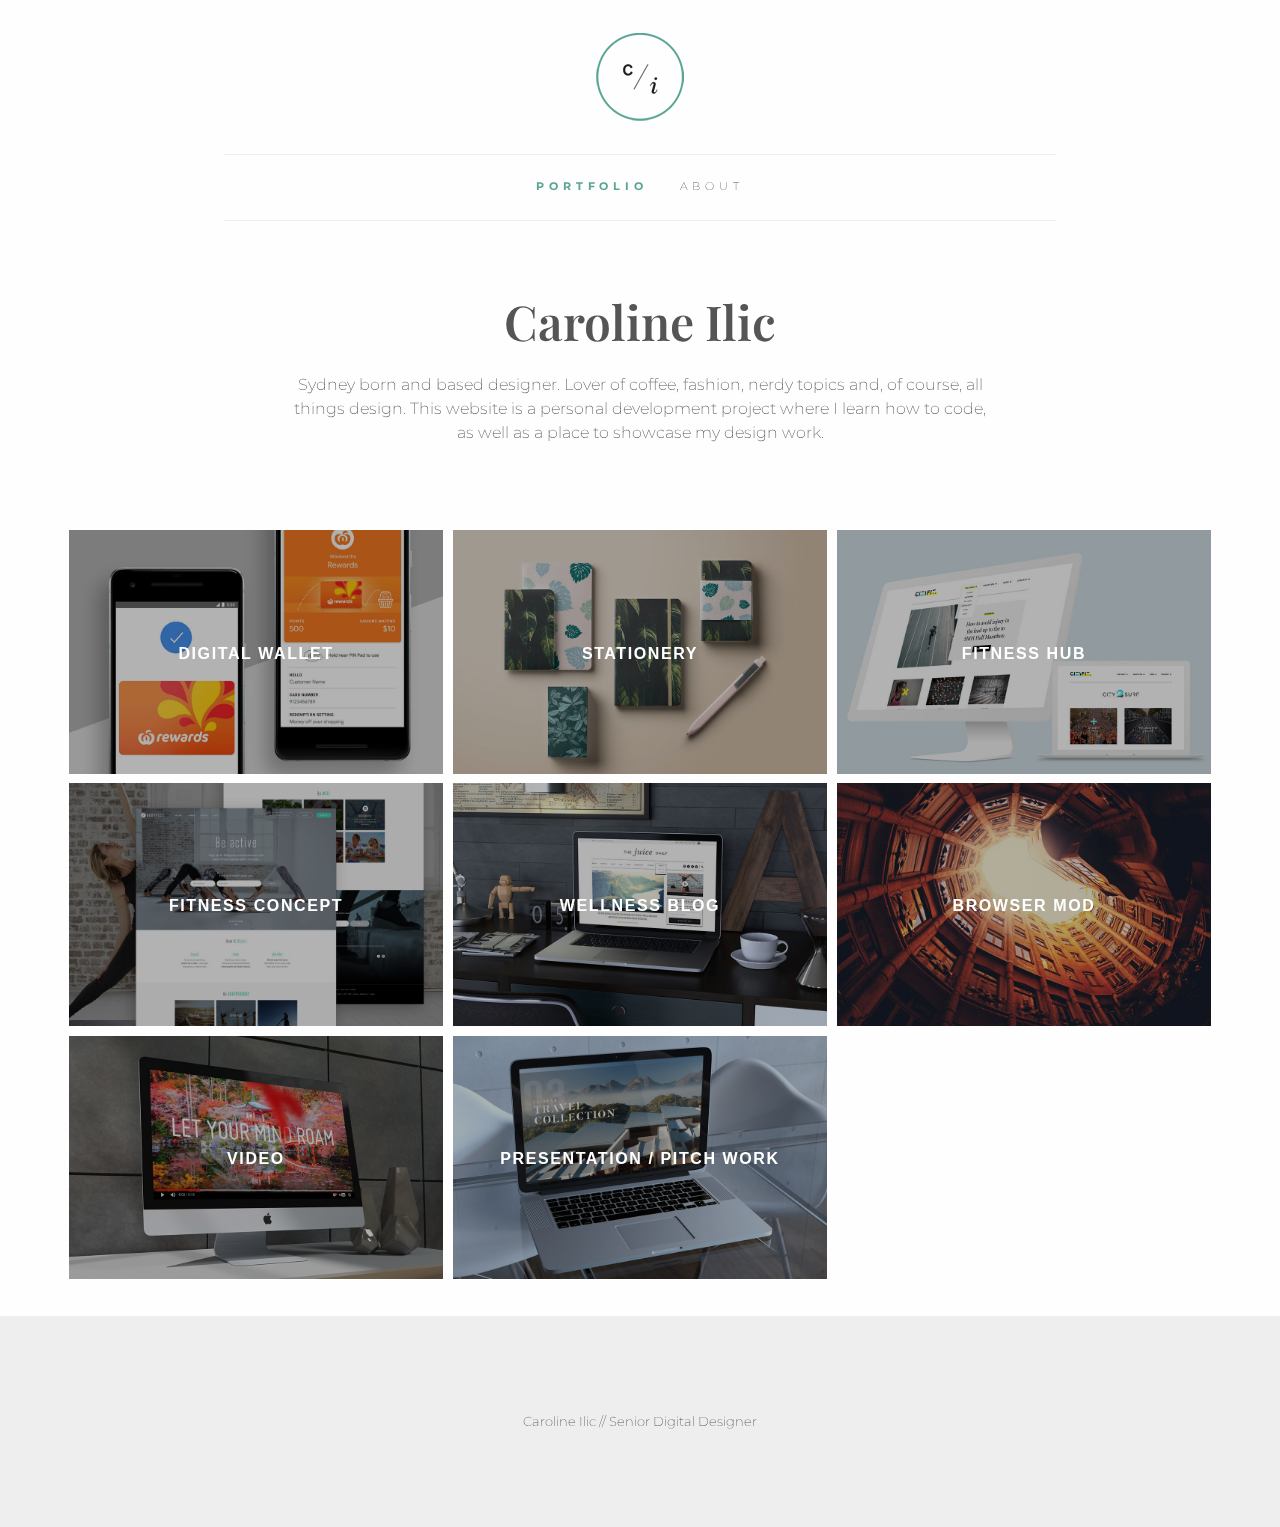
==== commit 27f71f47: "Add files via upload" ====
--- a/index.html
+++ b/index.html
@@ -143,7 +143,7 @@
         
         <!-- the caroline footer -->
         <footer class="footer">
-          <div class="wrap"> Caroline Ilic // <a href="mailto:carolineilic@outlook.com.au">carolineilic@outlook.com.au</a> // +61413352656 </div>
+          <div class="wrap"> Caroline Ilic // Senior Digital Designer </div>
         </footer>
       </div>
     </div>
